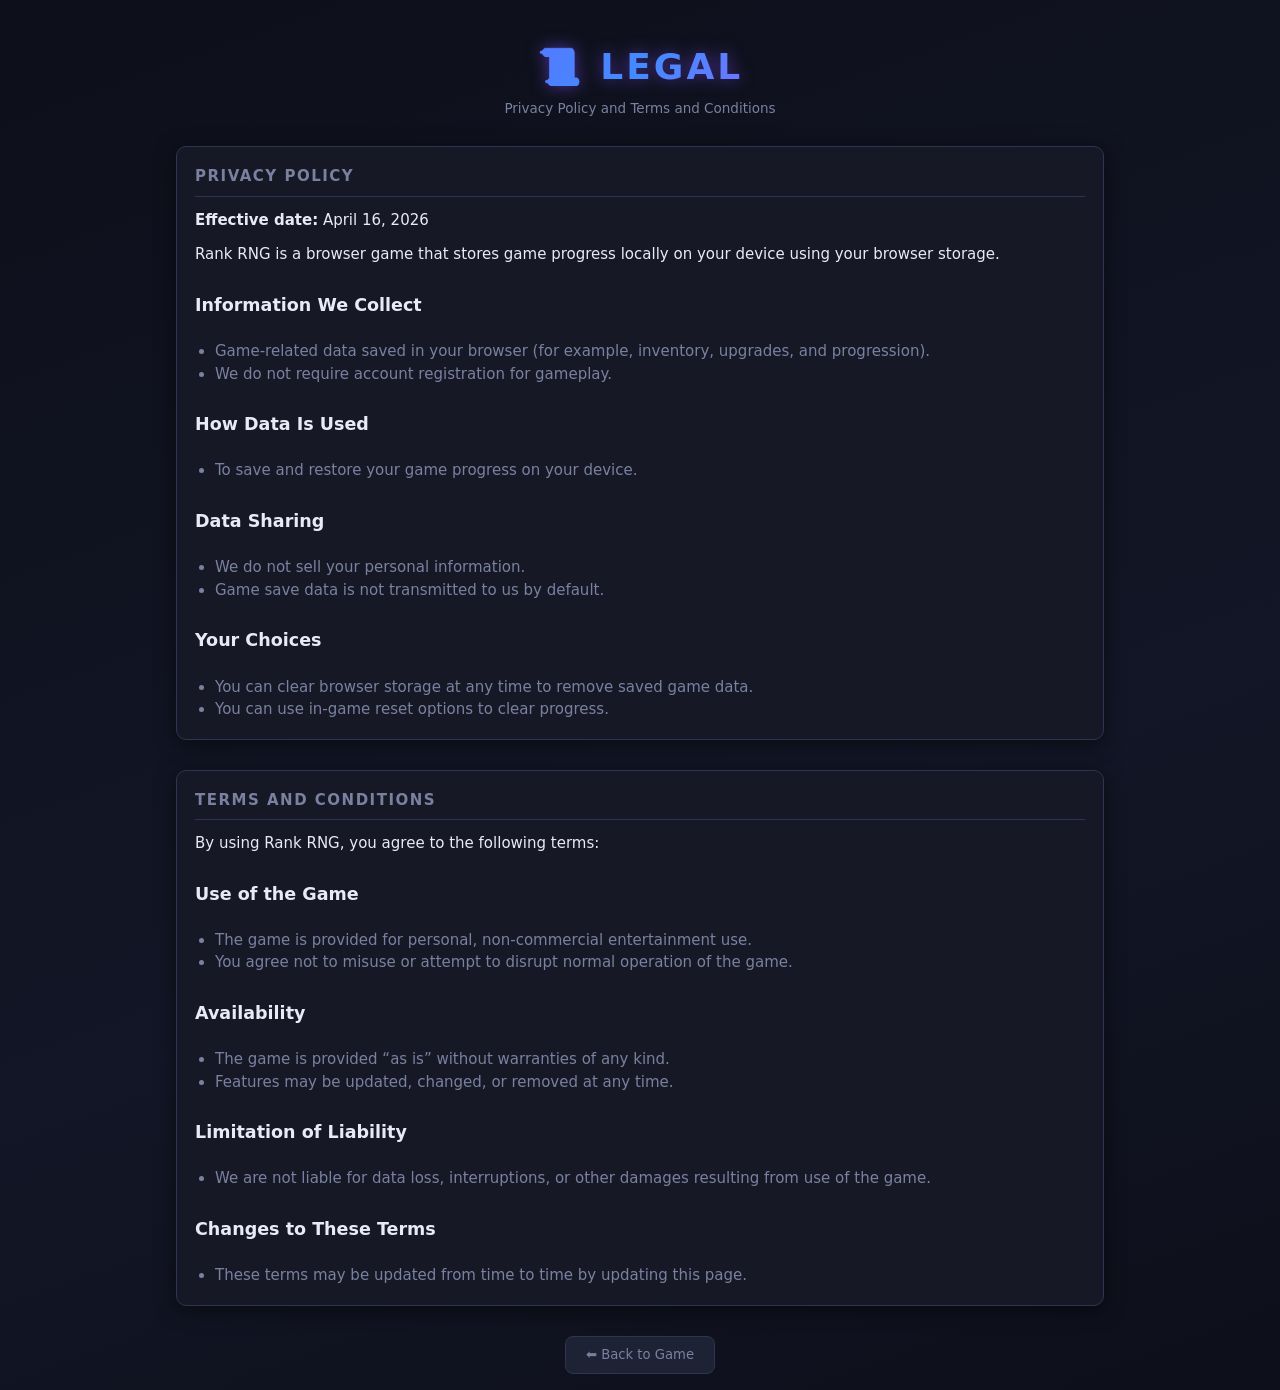
==== legal.html @ 627ff793 "Add legal page and footer legal button next to Dev Agent-Logs-Url: https://github.com/lajoonpark/Ran" ====
<!DOCTYPE html>
<html lang="en">
<head>
  <meta charset="UTF-8" />
  <meta name="viewport" content="width=device-width, initial-scale=1.0" />
  <title>Rank RNG — Legal</title>
  <link rel="stylesheet" href="css/style.css" />
</head>
<body>
  <div class="wrapper legal-wrapper">
    <header>
      <h1>📜 Legal</h1>
      <p class="subtitle">Privacy Policy and Terms and Conditions</p>
    </header>

    <section class="panel legal-panel" aria-label="Privacy Policy">
      <h2>Privacy Policy</h2>
      <p><strong>Effective date:</strong> April 16, 2026</p>
      <p>Rank RNG is a browser game that stores game progress locally on your device using your browser storage.</p>

      <h3>Information We Collect</h3>
      <ul>
        <li>Game-related data saved in your browser (for example, inventory, upgrades, and progression).</li>
        <li>We do not require account registration for gameplay.</li>
      </ul>

      <h3>How Data Is Used</h3>
      <ul>
        <li>To save and restore your game progress on your device.</li>
      </ul>

      <h3>Data Sharing</h3>
      <ul>
        <li>We do not sell your personal information.</li>
        <li>Game save data is not transmitted to us by default.</li>
      </ul>

      <h3>Your Choices</h3>
      <ul>
        <li>You can clear browser storage at any time to remove saved game data.</li>
        <li>You can use in-game reset options to clear progress.</li>
      </ul>
    </section>

    <section class="panel legal-panel" aria-label="Terms and Conditions">
      <h2>Terms and Conditions</h2>
      <p>By using Rank RNG, you agree to the following terms:</p>

      <h3>Use of the Game</h3>
      <ul>
        <li>The game is provided for personal, non-commercial entertainment use.</li>
        <li>You agree not to misuse or attempt to disrupt normal operation of the game.</li>
      </ul>

      <h3>Availability</h3>
      <ul>
        <li>The game is provided “as is” without warranties of any kind.</li>
        <li>Features may be updated, changed, or removed at any time.</li>
      </ul>

      <h3>Limitation of Liability</h3>
      <ul>
        <li>We are not liable for data loss, interruptions, or other damages resulting from use of the game.</li>
      </ul>

      <h3>Changes to These Terms</h3>
      <ul>
        <li>These terms may be updated from time to time by updating this page.</li>
      </ul>
    </section>

    <div class="footer-controls">
      <a class="ctrl-btn" href="index.html">⬅ Back to Game</a>
    </div>
  </div>
</body>
</html>
---- css/style.css ----
/* ============================================================
   style.css — Rank RNG Incremental Game
   Dark theme with rank-coloured accents
   ============================================================ */

/* ---- Reset & Variables ---- */
*, *::before, *::after {
  box-sizing: border-box;
  margin: 0;
  padding: 0;
}

:root {
  --bg-deep:    #0d0f1a;
  --bg-panel:   #161925;
  --bg-card:    #1e2235;
  --bg-card2:   #252a40;
  --border:     #2e3452;
  --text-main:  #e8eaf6;
  --text-muted: #7a80a0;
  --accent:     #7c4dff;
  --accent2:    #448aff;
  --gold:       #ffd700;
  --green:      #69f0ae;
  --red:        #ff5252;
  --radius:     10px;
  --shadow:     0 4px 20px rgba(0,0,0,0.5);

  /* Area theme variables — overwritten by applyAreaTheme() in areas.js */
  --area-bg-gradient:  linear-gradient(160deg, #0d0f1a 0%, #131626 60%, #0d0f1a 100%);
  --area-accent:       #7c4dff;
  --area-panel-glow:   none;
  --area-panel-border: #2e3452;
}

html, body {
  min-height: 100vh;
  background: var(--area-bg-gradient);
  color: var(--text-main);
  font-family: 'Segoe UI', system-ui, sans-serif;
  font-size: 15px;
  line-height: 1.5;
}

/* ---- Layout ---- */
.wrapper {
  max-width: 1200px;
  margin: 0 auto;
  padding: 16px;
  display: grid;
  grid-template-rows: auto 1fr;
  gap: 16px;
  min-height: 100vh;
}

header {
  text-align: center;
  padding: 24px 16px 12px;
}

header h1 {
  font-size: 2.4rem;
  font-weight: 900;
  letter-spacing: 3px;
  text-transform: uppercase;
  background: linear-gradient(135deg, #7c4dff, #448aff, #e040fb);
  -webkit-background-clip: text;
  -webkit-text-fill-color: transparent;
  background-clip: text;
  filter: drop-shadow(0 0 8px #7c4dff88);
}

header p.subtitle {
  color: var(--text-muted);
  font-size: 0.9rem;
  margin-top: 4px;
}

/* ---- Stats bar ---- */
.stats-bar {
  display: flex;
  flex-wrap: wrap;
  gap: 12px;
  justify-content: center;
  padding: 10px 16px;
  background: var(--bg-panel);
  border: 1px solid var(--border);
  border-radius: var(--radius);
}

.stat-chip {
  display: flex;
  align-items: center;
  gap: 6px;
  background: var(--bg-card);
  border: 1px solid var(--border);
  border-radius: 20px;
  padding: 5px 14px;
  font-size: 0.88rem;
}

.stat-chip .stat-label { color: var(--text-muted); }
.stat-chip .stat-value { font-weight: 700; color: var(--gold); }

/* ---- Main content grid ---- */
.main-grid {
  display: grid;
  grid-template-columns: 1fr 1fr;
  grid-template-rows: auto 1fr;
  gap: 16px;
}

@media (max-width: 750px) {
  .main-grid {
    grid-template-columns: 1fr;
  }
}

/* ---- Panel base ---- */
.panel {
  background: var(--bg-panel);
  border: 1px solid var(--border);
  border-radius: var(--radius);
  padding: 18px;
  box-shadow: var(--shadow);
  display: flex;
  flex-direction: column;
  gap: 12px;
}

.panel h2 {
  font-size: 1rem;
  font-weight: 700;
  text-transform: uppercase;
  letter-spacing: 1.5px;
  color: var(--text-muted);
  border-bottom: 1px solid var(--border);
  padding-bottom: 8px;
}

/* ---- Roll panel ---- */
.roll-panel {
  grid-column: 1 / -1;
  align-items: center;
  text-align: center;
  gap: 16px;
}

.roll-result-container {
  display: flex;
  flex-wrap: wrap;
  gap: 12px;
  justify-content: center;
  align-items: flex-start;
}

.roll-result-card {
  background: var(--bg-card);
  border: 2px solid var(--border);
  border-radius: 16px;
  padding: 22px 40px;
  position: relative;
  min-width: 220px;
  transition: border-color 0.3s, box-shadow 0.3s;
}

.roll-result-name {
  font-size: 1.7rem;
  font-weight: 900;
  letter-spacing: 1px;
}

/* Roll animation */
@keyframes rollPop {
  0%   { transform: scale(0.85); opacity: 0.4; }
  60%  { transform: scale(1.08); opacity: 1; }
  100% { transform: scale(1); opacity: 1; }
}

.roll-animate {
  animation: rollPop 0.4s cubic-bezier(0.17, 0.67, 0.83, 0.67);
}

/* ---- Roll button ---- */
.roll-btn-wrap {
  display: flex;
  flex-direction: column;
  align-items: center;
  gap: 8px;
  width: 100%;
}

#roll-btn {
  background: linear-gradient(135deg, var(--accent), var(--accent2));
  color: #fff;
  border: none;
  border-radius: 50px;
  padding: 14px 48px;
  font-size: 1.15rem;
  font-weight: 800;
  cursor: pointer;
  letter-spacing: 1px;
  transition: opacity 0.2s, transform 0.1s, box-shadow 0.2s;
  box-shadow: 0 0 20px #7c4dff66;
}

#roll-btn:hover:not(:disabled) {
  transform: translateY(-2px);
  box-shadow: 0 0 32px #7c4dffaa;
}

#roll-btn:active:not(:disabled) {
  transform: scale(0.96);
}

#roll-btn:disabled {
  opacity: 0.45;
  cursor: not-allowed;
}

/* Cooldown bar */
.cooldown-track {
  width: 200px;
  height: 4px;
  background: var(--border);
  border-radius: 2px;
  overflow: hidden;
}

#cooldown-bar {
  height: 100%;
  width: 0;
  background: linear-gradient(90deg, var(--accent), var(--accent2));
  border-radius: 2px;
}

/* Auto-roll toggle */
#auto-roll-toggle {
  display: none; /* shown when autoRoll unlocked */
  align-items: center;
  gap: 6px;
  background: var(--bg-card2);
  border: 1px solid var(--accent);
  color: var(--accent);
  border-radius: 20px;
  padding: 6px 18px;
  font-size: 0.88rem;
  cursor: pointer;
  transition: background 0.2s, color 0.2s;
}

#auto-roll-toggle.active {
  background: var(--accent);
  color: #fff;
}

/* ---- Inventory panel ---- */
.inventory-panel {
  overflow: hidden;
}

.inventory-panel .inv-summary {
  display: flex;
  gap: 12px;
  font-size: 0.85rem;
  color: var(--text-muted);
}

.inventory-panel .inv-summary strong { color: var(--text-main); }

#inventory-list {
  overflow-y: auto;
  max-height: 340px;
  display: flex;
  flex-direction: column;
  gap: 6px;
  padding-right: 4px;
}

#inventory-list::-webkit-scrollbar { width: 5px; }
#inventory-list::-webkit-scrollbar-track { background: transparent; }
#inventory-list::-webkit-scrollbar-thumb { background: var(--border); border-radius: 3px; }

.inv-row {
  display: flex;
  align-items: center;
  gap: 10px;
  background: var(--bg-card);
  border-radius: 8px;
  padding: 8px 12px;
  transition: background 0.2s;
}

.inv-row:hover { background: var(--bg-card2); }

.inv-icon { font-size: 1.1rem; }
.inv-name { flex: 1; font-weight: 700; font-size: 0.9rem; }
.inv-qty  { color: var(--text-muted); font-size: 0.85rem; min-width: 52px; text-align: right; }
.inv-val  { color: var(--gold); font-size: 0.85rem; min-width: 80px; text-align: right; }

.sell-btn {
  background: transparent;
  border: 1px solid var(--border);
  color: var(--text-muted);
  border-radius: 6px;
  padding: 3px 10px;
  font-size: 0.78rem;
  cursor: pointer;
  transition: border-color 0.2s, color 0.2s;
  white-space: nowrap;
}

.sell-btn:hover {
  border-color: var(--red);
  color: var(--red);
}

.empty-msg {
  color: var(--text-muted);
  text-align: center;
  padding: 24px 0;
  font-size: 0.9rem;
}

/* ---- Upgrade panel ---- */
.upgrade-panel {
  overflow: hidden;
}

#upgrade-list {
  display: flex;
  flex-direction: column;
  gap: 10px;
  overflow-y: auto;
  max-height: 340px;
  padding-right: 4px;
}

#upgrade-list::-webkit-scrollbar { width: 5px; }
#upgrade-list::-webkit-scrollbar-track { background: transparent; }
#upgrade-list::-webkit-scrollbar-thumb { background: var(--border); border-radius: 3px; }

.upgrade-card {
  background: var(--bg-card);
  border: 1px solid var(--border);
  border-radius: 10px;
  padding: 12px 14px;
  transition: border-color 0.2s;
}

.upgrade-card:hover { border-color: var(--accent); }

.upgrade-card.maxed {
  opacity: 0.55;
  border-color: var(--gold);
}

.upgrade-header {
  display: flex;
  justify-content: space-between;
  align-items: center;
  margin-bottom: 4px;
}

.upgrade-label {
  font-weight: 700;
  font-size: 0.95rem;
}

.upgrade-level {
  font-size: 0.78rem;
  color: var(--text-muted);
}

.upgrade-desc {
  color: var(--text-muted);
  font-size: 0.82rem;
  margin-bottom: 8px;
}

.upgrade-btn {
  width: 100%;
  background: var(--bg-card2);
  border: 1px solid var(--border);
  color: var(--text-muted);
  border-radius: 6px;
  padding: 7px 12px;
  font-size: 0.85rem;
  cursor: pointer;
  transition: background 0.2s, color 0.2s, border-color 0.2s;
}

.upgrade-btn.affordable {
  background: linear-gradient(135deg, #1a2a1a, #1e351e);
  border-color: var(--green);
  color: var(--green);
  font-weight: 700;
}

.upgrade-btn.affordable:hover {
  background: linear-gradient(135deg, #1e3a1e, #2a4a2a);
}

.upgrade-btn:disabled {
  cursor: not-allowed;
}

/* ---- Odds section ---- */
.odds-section-wrap {
  grid-column: 1 / -1;
  background: var(--bg-panel);
  border: 1px solid var(--border);
  border-radius: var(--radius);
  overflow: hidden;
}

.odds-toggle-btn {
  width: 100%;
  background: transparent;
  border: none;
  color: var(--text-muted);
  font-size: 0.85rem;
  padding: 10px 18px;
  cursor: pointer;
  text-align: left;
  transition: color 0.2s;
}

.odds-toggle-btn:hover { color: var(--text-main); }

#odds-section {
  display: none;
  padding: 0 18px 16px;
}

#odds-section.open { display: block; }

#odds-table {
  width: 100%;
  border-collapse: collapse;
  font-size: 0.85rem;
}

#odds-table td {
  padding: 5px 10px;
  border-bottom: 1px solid var(--border);
  color: var(--text-muted);
}

#odds-table td:first-child { color: var(--text-main); }
#odds-table td:last-child   { color: var(--gold); text-align: right; }

/* ---- Footer controls ---- */
.footer-controls {
  grid-column: 1 / -1;
  display: flex;
  justify-content: center;
  gap: 12px;
  flex-wrap: wrap;
}

.ctrl-btn {
  background: var(--bg-card);
  border: 1px solid var(--border);
  color: var(--text-muted);
  border-radius: 8px;
  padding: 8px 20px;
  font-size: 0.88rem;
  cursor: pointer;
  transition: border-color 0.2s, color 0.2s;
  text-decoration: none;
  display: inline-flex;
  align-items: center;
  justify-content: center;
}

.ctrl-btn:hover { border-color: var(--accent2); color: var(--accent2); }
.ctrl-btn.danger:hover { border-color: var(--red); color: var(--red); }

/* ---- Legal page ---- */
.legal-wrapper {
  max-width: 960px;
}

.legal-panel {
  margin-bottom: 14px;
}

.legal-panel ul {
  margin: 10px 0 0;
  padding-left: 20px;
  color: var(--text-muted);
}

.legal-panel h3 {
  margin-top: 14px;
  color: var(--text-main);
}

/* ---- Toast ---- */
#toast {
  position: fixed;
  bottom: 24px;
  left: 50%;
  transform: translateX(-50%) translateY(80px);
  background: var(--bg-card2);
  border: 1px solid var(--border);
  color: var(--text-main);
  padding: 10px 24px;
  border-radius: 24px;
  font-size: 0.9rem;
  box-shadow: var(--shadow);
  transition: transform 0.3s ease;
  pointer-events: none;
  z-index: 1000;
}

#toast.visible {
  transform: translateX(-50%) translateY(0);
}

/* ================================================================
   Special rank colour effects
   Applied as CSS classes when a rank's `color` field is a keyword
   (gradient | rainbow | blackhole | glitch) rather than a hex code.
   ================================================================ */

/* ---- Gradient — animated multi-stop gradient text ---- */
@keyframes gradientFlow {
  0%   { background-position: 0%   50%; }
  50%  { background-position: 100% 50%; }
  100% { background-position: 0%   50%; }
}

.fx-gradient {
  background: linear-gradient(270deg, #ff00cc, #ff6600, #ffcc00, #00ff88, #00ccff, #ff00cc);
  background-size: 400% 400%;
  -webkit-background-clip: text;
  background-clip: text;
  -webkit-text-fill-color: transparent;
  animation: gradientFlow 3s ease infinite;
}

/* ---- Rainbow — cycling hue through the spectrum ---- */
@keyframes rainbowHue {
  0%   { color: #ff0000; }
  17%  { color: #ff8800; }
  33%  { color: #eeee00; }
  50%  { color: #00cc00; }
  67%  { color: #0088ff; }
  83%  { color: #8800ff; }
  100% { color: #ff0000; }
}

.fx-rainbow {
  animation: rainbowHue 1.5s linear infinite;
}

/* ---- Blackhole — dark pulsing effect ---- */
@keyframes blackholePulse {
  0%   { color: #666; text-shadow: 0 0 6px #fff4; }
  50%  { color: #ddd; text-shadow: 0 0 18px #fffa, 0 0 32px #fff6; }
  100% { color: #666; text-shadow: 0 0 6px #fff4; }
}

.fx-blackhole {
  animation: blackholePulse 2s ease-in-out infinite;
}

/* ---- Glitch — flicker / chromatic-aberration animation ---- */
@keyframes glitchFlicker {
  0%   { color: #ff0044; transform: none; }
  10%  { color: #00ffff; transform: translate(-2px,  1px) skewX(-8deg); }
  20%  { color: #ff0044; transform: none; }
  35%  { color: #ffff00; transform: translate( 2px, -1px); }
  50%  { color: #ff0044; transform: none; }
  65%  { color: #00ffff; transform: translate(-1px,  2px) skewX(5deg); }
  80%  { color: #ff0044; transform: none; }
  100% { color: #ff0044; transform: none; }
}

.fx-glitch {
  animation: glitchFlicker 0.7s steps(1) infinite;
}

/* ---- Roll-result card border/glow variants for special colours ---- */

/* gradient card */
.fx-card-gradient {
  border-color: #ff6600 !important;
  box-shadow: 0 0 20px #ff6600aa, 0 0 40px #9900ff88 !important;
}

/* rainbow card — cycling border */
@keyframes rainbowBorderCycle {
  0%   { border-color: #ff0000; box-shadow: 0 0 18px #ff000088; }
  17%  { border-color: #ff8800; box-shadow: 0 0 18px #ff880088; }
  33%  { border-color: #eeee00; box-shadow: 0 0 18px #eeee0088; }
  50%  { border-color: #00cc00; box-shadow: 0 0 18px #00cc0088; }
  67%  { border-color: #0088ff; box-shadow: 0 0 18px #0088ff88; }
  83%  { border-color: #8800ff; box-shadow: 0 0 18px #8800ff88; }
  100% { border-color: #ff0000; box-shadow: 0 0 18px #ff000088; }
}

.fx-card-rainbow {
  animation: rainbowBorderCycle 1.5s linear infinite;
}

/* blackhole card */
@keyframes blackholeCard {
  0%   { box-shadow: 0 0 10px #000, 0 0 20px #111; }
  50%  { box-shadow: 0 0 30px #333, 0 0 60px #222; }
  100% { box-shadow: 0 0 10px #000, 0 0 20px #111; }
}

.fx-card-blackhole {
  border-color: #333 !important;
  animation: blackholeCard 2s ease-in-out infinite;
}

/* glitch card */
@keyframes glitchCardFlicker {
  0%   { border-color: #ff0044; box-shadow:  0 0 18px #ff004488; }
  25%  { border-color: #00ffff; box-shadow:  4px 0 0 #ff004488, -4px 0 0 #00ffff88; }
  50%  { border-color: #ff0044; box-shadow:  0 0 18px #ff004488; }
  75%  { border-color: #ffff00; box-shadow: -2px 0 0 #ffff0088,   2px 0 0 #ff004488; }
  100% { border-color: #ff0044; box-shadow:  0 0 18px #ff004488; }
}

.fx-card-glitch {
  animation: glitchCardFlicker 0.6s steps(1) infinite;
}

/* ---- Ultra-rare glow — extra brightness pulse for rarityLevel >= 10 ---- */
@keyframes ultraRareGlow {
  0%   { filter: brightness(1); }
  50%  { filter: brightness(1.18) drop-shadow(0 0 14px var(--rank-color, #fff)); }
  100% { filter: brightness(1); }
}

.fx-card-ultra-rare {
  animation: ultraRareGlow 2s ease-in-out infinite;
}

/* ================================================================
   Rarity-Based Animation System — Levels 1–10
   Keyframes are applied via inline styles in ui.js so they don't
   conflict with the existing fx-card-* class animations.
   ================================================================ */

/* ---- Build-up pulse (card pulses with ??? before reveal, levels 6–10) ---- */
@keyframes buildUpPulse {
  0%   { transform: scale(1.00); filter: brightness(0.85); }
  50%  { transform: scale(1.06); filter: brightness(1.6) drop-shadow(0 0 24px var(--rank-color, #fff)); }
  100% { transform: scale(1.00); filter: brightness(0.85); }
}

/* ---- Level entrance animations ---- */

/* Level 1 — Immortal (~0.5 s): soft fade */
@keyframes enterLevel1 {
  0%   { opacity: 0; transform: scale(0.92); }
  100% { opacity: 1; transform: scale(1.00); }
}

/* Level 2 — Eternal (~0.7 s): fade + glow rise */
@keyframes enterLevel2 {
  0%   { opacity: 0; transform: scale(0.88);              filter: brightness(0.4); }
  65%  { opacity: 1; transform: scale(1.06);              filter: brightness(1.4); }
  100% { opacity: 1; transform: scale(1.00);              filter: brightness(1.0); }
}

/* Level 3 — Celestial (~1.0 s): pop + glow */
@keyframes enterLevel3 {
  0%   { opacity: 0; transform: scale(0.80) translateY( 8px); filter: brightness(0.3); }
  50%  { opacity: 1; transform: scale(1.10) translateY(-3px); filter: brightness(1.7); }
  75%  { opacity: 1; transform: scale(0.97);                  filter: brightness(1.1); }
  100% { opacity: 1; transform: scale(1.00);                  filter: brightness(1.0); }
}

/* Level 4 — Transcendent (~1.3 s): dramatic burst */
@keyframes enterLevel4 {
  0%   { opacity: 0;   transform: scale(0.72) translateY(14px); filter: brightness(0.2) blur(3px); }
  35%  { opacity: 0.8; transform: scale(1.15) translateY(-5px); filter: brightness(2.2) blur(0);   }
  60%  { opacity: 1;   transform: scale(0.96);                  filter: brightness(1.2);            }
  80%  {               transform: scale(1.04); }
  100% { opacity: 1;   transform: scale(1.00); filter: brightness(1.0); }
}

/* Level 5 — Ruler (~1.6 s): strong burst + multi-bounce */
@keyframes enterLevel5 {
  0%   { opacity: 0;   transform: scale(0.65) translateY(20px); filter: brightness(0.1) blur(6px); }
  25%  { opacity: 0.7; transform: scale(1.22) translateY(-8px); filter: brightness(2.8) blur(0);   }
  50%  { opacity: 1;   transform: scale(0.93);                  filter: brightness(1.3);            }
  65%  {               transform: scale(1.07); }
  80%  {               transform: scale(0.98); }
  100% { opacity: 1;   transform: scale(1.00); filter: brightness(1.0); }
}

/* Level 6 — Overlord (~2.0 s): intense flash reveal */
@keyframes enterLevel6 {
  0%   { opacity: 0;   transform: scale(0.55);  filter: brightness(0)   blur(10px); }
  20%  { opacity: 0.9; transform: scale(1.28);  filter: brightness(3.5) blur(0);    }
  45%  { opacity: 1;   transform: scale(0.91);  filter: brightness(1.5);            }
  65%  {               transform: scale(1.09);  filter: brightness(1.1);            }
  82%  {               transform: scale(0.97); }
  100% { opacity: 1;   transform: scale(1.00);  filter: brightness(1.0); }
}

/* Level 7 — Cosmic (~2.4 s): sweeping glow entrance */
@keyframes enterLevel7 {
  0%   { opacity: 0;   transform: scale(0.45) rotate(-3deg); filter: brightness(0)   blur(14px); }
  15%  { opacity: 0.6; transform: scale(1.32) rotate( 2deg); filter: brightness(4.5) blur(0);    }
  35%  { opacity: 1;   transform: scale(0.88) rotate( 0deg); filter: brightness(1.8);            }
  55%  {               transform: scale(1.12);               filter: brightness(1.2);            }
  70%  {               transform: scale(0.96); }
  85%  {               transform: scale(1.04); }
  100% { opacity: 1;   transform: scale(1.00); filter: brightness(1.0); }
}

/* Level 8 — Infinity (~2.8 s): explosive entrance */
@keyframes enterLevel8 {
  0%   { opacity: 0; transform: scale(0.28) rotate(-6deg); filter: brightness(0)   blur(22px) saturate(0);   }
  12%  { opacity: 1; transform: scale(1.42) rotate( 3deg); filter: brightness(5.5) blur(0)    saturate(2.5); }
  30%  { opacity: 1; transform: scale(0.86) rotate( 0deg); filter: brightness(2.0)            saturate(1.6); }
  50%  {             transform: scale(1.14);               filter: brightness(1.3)            saturate(1.2); }
  68%  {             transform: scale(0.95);               filter: brightness(1.1);                          }
  83%  {             transform: scale(1.05); }
  100% { opacity: 1; transform: scale(1.00); filter: brightness(1.0); }
}

/* Level 9 — Singularity (~3.2 s): implosion-explosion */
@keyframes enterLevel9 {
  0%   { opacity: 0; transform: scale(2.20) rotate(12deg);  filter: brightness(0)   blur(30px) saturate(0);   }
  8%   { opacity: 0; transform: scale(0.08) rotate(-5deg);  filter: brightness(0);                            }
  18%  { opacity: 1; transform: scale(1.55) rotate( 3deg);  filter: brightness(7.0)            saturate(3.5); }
  35%  { opacity: 1; transform: scale(0.83) rotate( 0deg);  filter: brightness(2.2)            saturate(1.9); }
  55%  {             transform: scale(1.17);                filter: brightness(1.4)            saturate(1.3); }
  70%  {             transform: scale(0.94);                filter: brightness(1.15);                         }
  84%  {             transform: scale(1.06); }
  100% { opacity: 1; transform: scale(1.00); filter: brightness(1.0); }
}

/* Level 10 — Reality Breaker (~3.6 s): maximum impact */
@keyframes enterLevel10 {
  0%   { opacity: 0; transform: scale(3.00) rotate( 16deg); filter: brightness(0)   blur(44px) saturate(0) hue-rotate(  0deg); }
  5%   { opacity: 0; transform: scale(0.04);                filter: brightness(0);                                              }
  15%  { opacity: 1; transform: scale(1.65) rotate(-4deg);  filter: brightness(9.0)            saturate(4.0) hue-rotate( 90deg); }
  28%  { opacity: 1; transform: scale(0.78) rotate( 1deg);  filter: brightness(3.0)            saturate(2.2) hue-rotate(180deg); }
  42%  {             transform: scale(1.20) rotate( 0deg);  filter: brightness(2.0)            saturate(1.6) hue-rotate(270deg); }
  58%  {             transform: scale(0.91);                filter: brightness(1.3)            saturate(1.2) hue-rotate(360deg); }
  72%  {             transform: scale(1.08);                filter: brightness(1.15);                                            }
  86%  {             transform: scale(0.97); }
  100% { opacity: 1; transform: scale(1.00); filter: brightness(1.0); }
}

/* ---- Screen shake applied to .wrapper for levels 8–10 ---- */
@keyframes screenShake8 {
  0%,100% { transform: translate(0,    0); }
  15%     { transform: translate(-3px,-2px); }
  30%     { transform: translate( 4px, 2px); }
  45%     { transform: translate(-4px, 2px); }
  60%     { transform: translate( 3px,-2px); }
  75%     { transform: translate(-2px, 3px); }
  90%     { transform: translate( 2px,-1px); }
}

@keyframes screenShake9 {
  0%,100% { transform: translate(0,     0)    rotate( 0.0deg); }
  10%     { transform: translate(-5px, -3px)  rotate(-0.3deg); }
  20%     { transform: translate( 6px,  3px)  rotate( 0.3deg); }
  30%     { transform: translate(-7px,  4px)  rotate(-0.3deg); }
  40%     { transform: translate( 7px, -4px)  rotate( 0.3deg); }
  55%     { transform: translate(-5px,  3px); }
  65%     { transform: translate( 5px, -3px); }
  75%     { transform: translate(-3px,  5px); }
  85%     { transform: translate( 3px, -5px); }
  93%     { transform: translate(-1px,  2px); }
}

@keyframes screenShake10 {
  0%,100% { transform: translate(0,      0)    rotate( 0.0deg); }
  8%      { transform: translate( -8px, -4px)  rotate(-0.5deg); }
  16%     { transform: translate(  9px,  5px)  rotate( 0.5deg); }
  24%     { transform: translate(-10px,  5px)  rotate(-0.4deg); }
  32%     { transform: translate( 10px, -5px)  rotate( 0.4deg); }
  40%     { transform: translate( -8px,  4px)  rotate(-0.3deg); }
  48%     { transform: translate(  8px, -4px)  rotate( 0.3deg); }
  56%     { transform: translate( -5px,  6px); }
  64%     { transform: translate(  5px, -6px); }
  72%     { transform: translate( -3px,  4px); }
  80%     { transform: translate(  3px, -4px); }
  90%     { transform: translate( -1px,  2px); }
}

/* Durations below must match SCREEN_SHAKE_DURATION_MS in ui.js */
.screen-shake-8  { animation: screenShake8  0.5s ease-in-out; }
.screen-shake-9  { animation: screenShake9  0.7s ease-in-out; }
.screen-shake-10 { animation: screenShake10 0.9s ease-in-out; }

/* ---- Background flash overlay for top-5 ranks ---- */
#rare-flash-overlay {
  position: fixed;
  inset: 0;
  pointer-events: none;
  z-index: 998;
  opacity: 0;
}

@keyframes bgFlash {
  0%   { opacity: 0; }
  10%  { opacity: var(--flash-max, 0.15); }
  100% { opacity: 0; }
}

#rare-flash-overlay.flash-active {
  animation: bgFlash 1.2s ease-out forwards;
}

/* ---- Rank particles (sparkles / energy) for levels 5–10 ---- */
.rank-particle {
  position: absolute;
  top: 50%;
  left: 50%;
  border-radius: 50%;
  pointer-events: none;
}

@keyframes particleFly {
  0%   { transform: translate(-50%, -50%) scale(1); opacity: 1; }
  100% { transform: translate(calc(-50% + var(--px, 0px)), calc(-50% + var(--py, 0px))) scale(0); opacity: 0; }
}

/* ============================================================
   Developer Mode Panel
   Fixed overlay — only visible when isDevMode is true
   ============================================================ */

.dev-panel {
  position: fixed;
  bottom: 20px;
  right: 20px;
  width: 310px;
  background: var(--bg-panel);
  border: 1px solid #ff5252;
  border-radius: var(--radius);
  box-shadow: 0 0 24px rgba(255, 82, 82, 0.25), var(--shadow);
  z-index: 1000;
  font-size: 0.88rem;
}

.dev-panel-header {
  display: flex;
  justify-content: space-between;
  align-items: center;
  padding: 10px 14px;
  background: rgba(255, 82, 82, 0.12);
  border-bottom: 1px solid #ff5252;
  border-radius: var(--radius) var(--radius) 0 0;
  font-weight: 700;
  color: #ff5252;
  letter-spacing: 0.5px;
}

.dev-panel-header button {
  background: none;
  border: none;
  color: var(--text-muted);
  cursor: pointer;
  font-size: 1rem;
  padding: 2px 7px;
  border-radius: 4px;
  line-height: 1;
  transition: color 0.15s, background 0.15s;
}

.dev-panel-header button:hover {
  color: var(--text-main);
  background: rgba(255, 255, 255, 0.08);
}

.dev-panel-body {
  padding: 12px 14px;
  display: flex;
  flex-direction: column;
  gap: 12px;
}

/* Individual control block */
.dev-control {
  display: flex;
  flex-direction: column;
  gap: 5px;
}

.dev-control label {
  font-size: 0.78rem;
  color: var(--text-muted);
  text-transform: uppercase;
  letter-spacing: 0.6px;
}

/* Inline row: input + button side-by-side */
.dev-row {
  display: flex;
  gap: 7px;
  align-items: center;
}

.dev-row input[type="number"],
.dev-row select {
  flex: 1;
  min-width: 0;
  background: var(--bg-card);
  border: 1px solid var(--border);
  border-radius: 6px;
  color: var(--text-main);
  padding: 5px 8px;
  font-size: 0.85rem;
}

.dev-row select option {
  background: var(--bg-card);
}

.dev-control input[type="range"] {
  width: 100%;
  accent-color: #ff5252;
  cursor: pointer;
}

/* Buttons inside the dev panel */
.dev-row button,
.dev-control > button {
  background: linear-gradient(135deg, #ff5252, #d32f2f);
  border: none;
  border-radius: 6px;
  color: #fff;
  padding: 5px 12px;
  cursor: pointer;
  font-size: 0.83rem;
  font-weight: 600;
  white-space: nowrap;
  transition: opacity 0.15s;
}

.dev-row button:hover,
.dev-control > button:hover {
  opacity: 0.82;
}

/* Guaranteed-rare toggle row */
.dev-toggle {
  flex-direction: row;
  align-items: center;
  justify-content: space-between;
}

.dev-toggle label {
  font-size: 0.78rem;
  color: var(--text-muted);
  text-transform: uppercase;
  letter-spacing: 0.6px;
}

.dev-toggle input[type="checkbox"] {
  width: 18px;
  height: 18px;
  accent-color: #ff5252;
  cursor: pointer;
}

/* Responsive: move panel to bottom-centre on narrow screens */
@media (max-width: 750px) {
  .dev-panel {
    left: 50%;
    right: auto;
    transform: translateX(-50%);
    width: calc(100% - 32px);
    max-width: 360px;
  }
}

/* ============================================================
   Settings Panel
   ============================================================ */

/* Backdrop overlay */
.settings-overlay {
  position: fixed;
  inset: 0;
  background: rgba(0, 0, 0, 0.65);
  z-index: 2000;
  display: flex;
  align-items: center;
  justify-content: center;
  opacity: 0;
  transition: opacity 0.3s ease;
}

.settings-overlay.open {
  opacity: 1;
}

/* Panel */
.settings-panel {
  background: var(--bg-panel);
  border: 1px solid var(--border);
  border-radius: var(--radius);
  box-shadow: 0 8px 40px rgba(0, 0, 0, 0.7);
  width: 420px;
  max-width: calc(100vw - 32px);
  max-height: 85vh;
  display: flex;
  flex-direction: column;
  overflow: hidden;
  transform: scale(0.92);
  transition: transform 0.3s ease;
}

.settings-overlay.open .settings-panel {
  transform: scale(1);
}

.settings-header {
  display: flex;
  align-items: center;
  justify-content: space-between;
  padding: 14px 18px;
  border-bottom: 1px solid var(--border);
  background: var(--bg-card);
}

.settings-title {
  font-size: 1rem;
  font-weight: 700;
  letter-spacing: 0.5px;
  color: var(--text-main);
}

.settings-close-btn {
  background: none;
  border: none;
  color: var(--text-muted);
  cursor: pointer;
  font-size: 1rem;
  padding: 2px 8px;
  border-radius: 4px;
  line-height: 1;
  transition: color 0.15s, background 0.15s;
}

.settings-close-btn:hover {
  color: var(--text-main);
  background: rgba(255, 255, 255, 0.08);
}

.settings-body {
  padding: 16px;
  overflow-y: auto;
  display: flex;
  flex-direction: column;
  gap: 20px;
}

.settings-body::-webkit-scrollbar { width: 5px; }
.settings-body::-webkit-scrollbar-track { background: transparent; }
.settings-body::-webkit-scrollbar-thumb { background: var(--border); border-radius: 3px; }

.settings-section {
  display: flex;
  flex-direction: column;
  gap: 10px;
}

.settings-section-title {
  font-size: 0.82rem;
  font-weight: 700;
  text-transform: uppercase;
  letter-spacing: 1px;
  color: var(--text-muted);
  border-bottom: 1px solid var(--border);
  padding-bottom: 6px;
}

.settings-hint {
  font-size: 0.78rem;
  color: var(--text-muted);
}

.settings-row {
  display: flex;
  align-items: center;
  justify-content: space-between;
  gap: 12px;
  padding: 4px 0;
}

.settings-label {
  font-size: 0.88rem;
  color: var(--text-main);
  flex: 1;
}

.settings-rank-row .settings-label {
  font-weight: 600;
}

/* Toggle switch */
.settings-toggle {
  position: relative;
  display: inline-block;
  flex-shrink: 0;
  cursor: pointer;
}

.settings-toggle input {
  position: absolute;
  width: 0;
  height: 0;
  opacity: 0;
}

.settings-toggle-track {
  display: block;
  width: 42px;
  height: 24px;
  background: var(--border);
  border-radius: 12px;
  transition: background 0.2s;
  position: relative;
}

.settings-toggle input:checked + .settings-toggle-track {
  background: var(--accent);
}

.settings-toggle-thumb {
  position: absolute;
  top: 3px;
  left: 3px;
  width: 18px;
  height: 18px;
  background: #ffffff;
  border-radius: 50%;
  transition: transform 0.2s;
  box-shadow: 0 1px 4px rgba(0, 0, 0, 0.3);
}

.settings-toggle input:checked + .settings-toggle-track .settings-toggle-thumb {
  transform: translateX(18px);
}

/* ============================================================
   Areas / Worlds / Biomes Panel
   ============================================================ */

/* Backdrop overlay — mirrors settings-overlay */
.areas-overlay {
  position: fixed;
  inset: 0;
  background: rgba(0, 0, 0, 0.70);
  z-index: 2000;
  display: flex;
  align-items: center;
  justify-content: center;
  opacity: 0;
  transition: opacity 0.3s ease;
}

.areas-overlay.open {
  opacity: 1;
}

/* Panel */
.areas-panel {
  background: var(--bg-panel);
  border: 1px solid var(--border);
  border-radius: var(--radius);
  box-shadow: 0 8px 40px rgba(0, 0, 0, 0.75);
  width: 580px;
  max-width: calc(100vw - 24px);
  max-height: 88vh;
  display: flex;
  flex-direction: column;
  overflow: hidden;
  transform: scale(0.92);
  transition: transform 0.3s ease;
}

.areas-overlay.open .areas-panel {
  transform: scale(1);
}

.areas-header {
  display: flex;
  align-items: center;
  justify-content: space-between;
  padding: 14px 18px;
  border-bottom: 1px solid var(--border);
  background: var(--bg-card);
  flex-shrink: 0;
}

.areas-title {
  font-size: 1rem;
  font-weight: 700;
  letter-spacing: 0.5px;
  color: var(--text-main);
}

.areas-close-btn {
  background: none;
  border: none;
  color: var(--text-muted);
  cursor: pointer;
  font-size: 1rem;
  padding: 2px 8px;
  border-radius: 4px;
  line-height: 1;
  transition: color 0.15s, background 0.15s;
}

.areas-close-btn:hover {
  color: var(--text-main);
  background: rgba(255, 255, 255, 0.08);
}

.areas-body {
  padding: 16px;
  overflow-y: auto;
  display: flex;
  flex-direction: column;
  gap: 12px;
}

.areas-body::-webkit-scrollbar { width: 5px; }
.areas-body::-webkit-scrollbar-track { background: transparent; }
.areas-body::-webkit-scrollbar-thumb { background: var(--border); border-radius: 3px; }

.areas-intro-hint {
  font-size: 0.82rem;
  color: var(--text-muted);
  text-align: center;
  padding: 2px 0 4px;
}

/* Grid of area cards */
.areas-grid {
  display: grid;
  grid-template-columns: 1fr 1fr;
  gap: 10px;
}

@media (max-width: 480px) {
  .areas-grid {
    grid-template-columns: 1fr;
  }
}

/* Individual area card */
.area-card {
  background: var(--bg-card);
  border: 1px solid var(--border);
  border-radius: var(--radius);
  padding: 13px 14px;
  display: flex;
  flex-direction: column;
  gap: 7px;
  transition: border-color 0.2s, box-shadow 0.2s;
  position: relative;
  overflow: hidden;
}

.area-card:not(.area-card-locked):hover {
  border-color: var(--area-accent, var(--accent));
  box-shadow: 0 0 14px color-mix(in srgb, var(--area-accent, var(--accent)) 30%, transparent);
}

.area-card-active {
  border-color: var(--area-accent, var(--accent)) !important;
  box-shadow: 0 0 18px color-mix(in srgb, var(--area-accent, var(--accent)) 35%, transparent) !important;
}

.area-card-locked {
  opacity: 0.62;
}

.area-card-header {
  display: flex;
  align-items: center;
  gap: 9px;
}

.area-card-emoji {
  font-size: 1.5rem;
  line-height: 1;
  flex-shrink: 0;
}

.area-card-title-block {
  display: flex;
  flex-direction: column;
  gap: 2px;
  min-width: 0;
}

.area-card-name {
  font-weight: 700;
  font-size: 0.92rem;
  color: var(--text-main);
  white-space: nowrap;
  overflow: hidden;
  text-overflow: ellipsis;
}

/* Status badges */
.area-badge {
  display: inline-block;
  font-size: 0.68rem;
  font-weight: 700;
  padding: 1px 7px;
  border-radius: 10px;
  letter-spacing: 0.4px;
  width: fit-content;
}

.area-badge-active {
  background: color-mix(in srgb, var(--area-accent, var(--accent)) 20%, transparent);
  color: var(--area-accent, var(--accent));
  border: 1px solid color-mix(in srgb, var(--area-accent, var(--accent)) 50%, transparent);
}

.area-badge-locked {
  background: rgba(255, 255, 255, 0.06);
  color: var(--text-muted);
  border: 1px solid var(--border);
}

.area-card-desc {
  font-size: 0.80rem;
  color: var(--text-muted);
  line-height: 1.4;
}

.area-card-boost {
  font-size: 0.78rem;
  color: var(--area-accent, var(--accent));
  font-weight: 600;
}

.area-unlock-req {
  font-size: 0.75rem;
  color: var(--text-muted);
  font-style: italic;
}

/* Area select button */
.area-select-btn {
  margin-top: 2px;
  width: 100%;
  background: var(--bg-card2);
  border: 1px solid var(--border);
  color: var(--text-muted);
  border-radius: 6px;
  padding: 6px 10px;
  font-size: 0.82rem;
  cursor: pointer;
  transition: background 0.2s, border-color 0.2s, color 0.2s;
}

.area-select-btn:not(:disabled):hover {
  background: color-mix(in srgb, var(--area-accent, var(--accent)) 18%, var(--bg-card2));
  border-color: var(--area-accent, var(--accent));
  color: var(--area-accent, var(--accent));
  font-weight: 700;
}

.area-select-btn-active {
  background: color-mix(in srgb, var(--area-accent, var(--accent)) 15%, var(--bg-card2));
  border-color: var(--area-accent, var(--accent));
  color: var(--area-accent, var(--accent));
  font-weight: 700;
  cursor: default;
}

.area-select-btn-locked {
  opacity: 0.5;
  cursor: not-allowed;
}

/* ============================================================
   Active Area Indicator (roll panel)
   ============================================================ */
.active-area-indicator {
  display: flex;
  align-items: center;
  gap: 7px;
  background: color-mix(in srgb, var(--area-accent, var(--accent)) 10%, var(--bg-card));
  border: 1px solid color-mix(in srgb, var(--area-accent, var(--accent)) 35%, transparent);
  border-radius: 20px;
  padding: 5px 14px;
  font-size: 0.82rem;
  transition: background 0.4s ease, border-color 0.4s ease;
  flex-wrap: wrap;
  justify-content: center;
}

.active-area-emoji {
  font-size: 1rem;
}

.active-area-name {
  font-weight: 700;
  color: var(--area-accent, var(--accent));
}

.active-area-sep {
  color: var(--text-muted);
}

.active-area-hint {
  color: var(--text-muted);
  font-size: 0.78rem;
}

/* ============================================================
   Odds table boost indicator
   ============================================================ */
.odds-boost-mark {
  font-size: 0.65rem;
  color: var(--area-accent, var(--accent));
  margin-left: 3px;
  vertical-align: middle;
  font-weight: 700;
}

/* ============================================================
   Cutscene Overlay
   ============================================================ */

#cutscene-overlay {
  position: fixed;
  inset: 0;
  z-index: 9999;
  display: none;
  align-items: center;
  justify-content: center;
  overflow: hidden;
  background: #000;
}

/* Full-screen particle canvas */
#cutscene-canvas {
  position: absolute;
  inset: 0;
  pointer-events: none;
}

/* Theme background effects layer */
.cutscene-bg-fx {
  position: absolute;
  inset: 0;
  pointer-events: none;
  opacity: 0.45;
}

/* Glitch scanlines */
.cutscene-scanlines {
  position: absolute;
  inset: 0;
  pointer-events: none;
  background: repeating-linear-gradient(
    0deg,
    rgba(0, 0, 0, 0.25) 0px,
    rgba(0, 0, 0, 0.25) 1px,
    transparent 1px,
    transparent 4px
  );
  z-index: 2;
}

/* Large radial glow orb in the centre */
.cutscene-glow {
  position: absolute;
  inset: -20%;
  pointer-events: none;
  border-radius: 50%;
  transition: opacity 0.4s ease;
  z-index: 1;
}

/* Content container */
.cutscene-content {
  position: relative;
  z-index: 10;
  display: flex;
  flex-direction: column;
  align-items: center;
  justify-content: center;
  text-align: center;
  padding: 32px;
  pointer-events: none;
}

/* ── Suspense "???" ──────────────────────────────────────── */
.cutscene-suspense {
  font-size: clamp(4rem, 14vw, 10rem);
  font-weight: 900;
  letter-spacing: 6px;
  user-select: none;
}

@keyframes cutsceneSuspensePulse {
  0%   { transform: scale(1.00); opacity: 0.6; filter: brightness(0.8); }
  50%  { transform: scale(1.08); opacity: 1.0; filter: brightness(1.8) drop-shadow(0 0 40px currentColor); }
  100% { transform: scale(1.00); opacity: 0.6; filter: brightness(0.8); }
}

.cutscene-suspense-pulse {
  animation: cutsceneSuspensePulse 0.9s ease-in-out infinite;
}

/* ── Reveal container ────────────────────────────────────── */
.cutscene-reveal {
  display: flex;
  flex-direction: column;
  align-items: center;
  gap: 16px;
  opacity: 0;
  transform: scale(0.7);
}

@keyframes cutsceneRevealEnter {
  0%   { opacity: 0; transform: scale(0.5); filter: brightness(4) blur(4px); }
  40%  { opacity: 1; transform: scale(1.12); filter: brightness(2) blur(0);  }
  70%  {             transform: scale(0.96); filter: brightness(1.2);         }
  85%  {             transform: scale(1.04); }
  100% { opacity: 1; transform: scale(1.00); filter: brightness(1.0);         }
}

.cutscene-reveal-enter {
  animation: cutsceneRevealEnter 0.8s cubic-bezier(0.17, 0.67, 0.83, 0.67) forwards;
}

.cutscene-emoji {
  font-size: clamp(3rem, 10vw, 6rem);
  filter: drop-shadow(0 0 20px currentColor);
  display: none; /* emoji is included in rank-name text; hidden to avoid duplication */
}

.cutscene-rank-name {
  font-size: clamp(2.5rem, 10vw, 6rem);
  font-weight: 900;
  letter-spacing: 4px;
  text-transform: uppercase;
  user-select: none;
  line-height: 1.1;
}

/* ── Subtitle ────────────────────────────────────────────── */
.cutscene-rank-subtitle {
  font-size: clamp(0.9rem, 2.5vw, 1.3rem);
  color: rgba(255, 255, 255, 0.7);
  font-style: italic;
  letter-spacing: 1px;
  opacity: 0;
  transform: translateY(12px);
}

@keyframes cutsceneSubtitleEnter {
  to { opacity: 1; transform: translateY(0); }
}

.cutscene-subtitle-enter {
  animation: cutsceneSubtitleEnter 0.6s ease forwards;
}

/* ── Flash burst on reveal ───────────────────────────────── */
.cutscene-flash {
  position: absolute;
  inset: 0;
  pointer-events: none;
  z-index: 20;
  animation: cutsceneFlashBurst 0.7s ease-out forwards;
}

@keyframes cutsceneFlashBurst {
  0%   { opacity: 0.95; }
  30%  { opacity: 0.7;  }
  100% { opacity: 0;    }
}

/* ── Skip button ─────────────────────────────────────────── */
.cutscene-skip-btn {
  position: absolute;
  bottom: 28px;
  right: 28px;
  z-index: 30;
  background: rgba(0, 0, 0, 0.55);
  border: 1px solid rgba(255, 255, 255, 0.25);
  color: rgba(255, 255, 255, 0.65);
  border-radius: 20px;
  padding: 8px 22px;
  font-size: 0.82rem;
  font-weight: 600;
  letter-spacing: 1px;
  cursor: pointer;
  transition: background 0.2s, color 0.2s, border-color 0.2s;
  text-transform: uppercase;
}

.cutscene-skip-btn:hover {
  background: rgba(255, 255, 255, 0.12);
  border-color: rgba(255, 255, 255, 0.5);
  color: #ffffff;
}

/* ── Screen shake for top-3 ranks ───────────────────────── */
@keyframes cutsceneShake8 {
  0%,100% { transform: translate(0, 0); }
  15%     { transform: translate(-6px, -3px); }
  30%     { transform: translate( 8px,  4px); }
  45%     { transform: translate(-8px,  4px); }
  60%     { transform: translate( 6px, -3px); }
  80%     { transform: translate(-3px,  5px); }
}

@keyframes cutsceneShake9 {
  0%,100% { transform: translate(0, 0)      rotate( 0.0deg); }
  10%     { transform: translate(-10px,-5px) rotate(-0.4deg); }
  20%     { transform: translate( 12px, 6px) rotate( 0.4deg); }
  35%     { transform: translate(-14px, 7px) rotate(-0.4deg); }
  50%     { transform: translate( 14px,-7px) rotate( 0.4deg); }
  65%     { transform: translate(-10px, 5px); }
  80%     { transform: translate(  8px,-4px); }
}

@keyframes cutsceneShake10 {
  0%,100% { transform: translate(0,    0)     rotate( 0.0deg); }
  7%      { transform: translate(-16px,-8px)  rotate(-0.6deg); }
  14%     { transform: translate( 18px,10px)  rotate( 0.6deg); }
  21%     { transform: translate(-20px,10px)  rotate(-0.5deg); }
  28%     { transform: translate( 20px,-10px) rotate( 0.5deg); }
  35%     { transform: translate(-16px, 8px)  rotate(-0.4deg); }
  42%     { transform: translate( 16px,-8px)  rotate( 0.4deg); }
  56%     { transform: translate(-10px,12px); }
  70%     { transform: translate( 10px,-10px); }
  84%     { transform: translate( -6px, 6px); }
}

.cutscene-shake-8  { animation: cutsceneShake8  0.6s ease-in-out; }
.cutscene-shake-9  { animation: cutsceneShake9  0.9s ease-in-out; }
.cutscene-shake-10 { animation: cutsceneShake10 1.2s ease-in-out; }

/* ── Special background effects ─────────────────────────── */

/* Glitch: chromatic shift stripes */
@keyframes cutsceneBgGlitch {
  0%   { background-position: 0   0; filter: hue-rotate(  0deg); }
  20%  { background-position: -4px 2px; filter: hue-rotate( 40deg); }
  40%  { background-position:  4px -2px; filter: hue-rotate(-30deg); }
  60%  { background-position: -2px 4px; filter: hue-rotate( 70deg); }
  80%  { background-position:  2px -4px; filter: hue-rotate(-60deg); }
  100% { background-position: 0   0; filter: hue-rotate(  0deg); }
}

.cutscene-bg-glitch {
  background: repeating-linear-gradient(
    90deg,
    rgba(255, 0, 68, 0.08) 0px,
    rgba(0, 255, 255, 0.08) 2px,
    transparent 2px,
    transparent 20px
  );
  animation: cutsceneBgGlitch 0.3s steps(1) infinite;
}

/* Void/Singularity: pulsing dark rings */
@keyframes cutsceneBgVoid {
  0%   { transform: scale(1.0); opacity: 0.4; }
  50%  { transform: scale(1.3); opacity: 0.2; }
  100% { transform: scale(1.0); opacity: 0.4; }
}

.cutscene-bg-void {
  background: radial-gradient(
    circle,
    transparent 0%,
    rgba(100, 100, 255, 0.06) 30%,
    rgba(50, 50, 180, 0.12) 55%,
    transparent 70%
  );
  animation: cutsceneBgVoid 1.5s ease-in-out infinite;
}

/* Cosmic: flowing nebula swirl */
@keyframes cutsceneBgCosmic {
  0%   { transform: rotate(0deg)   scale(1.2); }
  100% { transform: rotate(360deg) scale(1.2); }
}

.cutscene-bg-cosmic {
  background: conic-gradient(
    from 0deg,
    rgba(255, 102, 0, 0.15),
    rgba(153, 0, 255, 0.15),
    rgba(0, 204, 255, 0.15),
    rgba(255, 0, 204, 0.15),
    rgba(255, 102, 0, 0.15)
  );
  animation: cutsceneBgCosmic 8s linear infinite;
  transform-origin: center;
}

/* ── Reality Breaker Cutscene ──────────────────────────── */

/* Ominous intro text — glitches in then out */
.rb-intro-text {
  position: absolute;
  top: 50%;
  left: 50%;
  transform: translate(-50%, -50%);
  z-index: 15;
  font-size: clamp(1rem, 2.8vw, 1.7rem);
  font-style: italic;
  font-weight: 300;
  letter-spacing: 8px;
  color: rgba(255, 255, 255, 0.88);
  text-align: center;
  opacity: 0;
  pointer-events: none;
  text-shadow: 0 0 20px rgba(255, 0, 68, 0.7), 0 0 50px rgba(0, 255, 255, 0.25);
  user-select: none;
  white-space: nowrap;
}

@keyframes rbTextGlitch {
  0%,100% { transform: translate(-50%, -50%);                           filter: none; }
  10%     { transform: translate(calc(-50% + 3px), -50%);               filter: hue-rotate(40deg); }
  20%     { transform: translate(calc(-50% - 2px), -50%);               filter: hue-rotate(-30deg); }
  30%     { transform: translate(-50%, calc(-50% + 2px));               filter: none; }
  40%     { transform: translate(calc(-50% + 1px), calc(-50% - 1px));   filter: hue-rotate(80deg); }
  55%     { transform: translate(-50%, -50%);                           filter: none; }
  65%     { transform: translate(calc(-50% - 3px), -50%);               filter: hue-rotate(-50deg); }
  80%     { transform: translate(calc(-50% + 2px), -50%);               filter: hue-rotate(20deg); }
}

.rb-text-glitch {
  animation: rbTextGlitch 0.4s steps(1) infinite;
}

/* Container for all crack lines */
.rb-crack-container {
  position: absolute;
  inset: 0;
  pointer-events: none;
  z-index: 12;
  overflow: hidden;
}

/* Individual crack — thin glowing line; width/rotation set by JS */
.rb-crack {
  position: absolute;
  height: 1px;
  background: linear-gradient(
    90deg,
    transparent 0%,
    rgba(200, 220, 255, 0.8) 30%,
    rgba(255, 255, 255, 1) 50%,
    rgba(200, 220, 255, 0.8) 70%,
    transparent 100%
  );
  box-shadow: 0 0 4px rgba(200, 220, 255, 0.9), 0 0 10px rgba(255, 255, 255, 0.4);
  opacity: 0;
  transition: opacity 0.3s ease;
  transform-origin: left center;
}

/* Once the container gets this class, cracks visually widen */
.rb-crack-container-active .rb-crack {
  filter: brightness(1.4) blur(0.3px);
}

/* ⚡ symbol that appears at the center strike point */
.rb-bolt {
  position: absolute;
  top: 50%;
  left: 50%;
  transform: translate(-50%, -50%) scale(0.5);
  z-index: 16;
  font-size: clamp(4rem, 13vmin, 8rem);
  opacity: 0;
  filter: drop-shadow(0 0 20px rgba(255, 220, 50, 0.9))
          drop-shadow(0 0 40px rgba(255, 255, 255, 0.7));
  pointer-events: none;
  user-select: none;
}

@keyframes rbBoltPulse {
  0%, 100% {
    filter: drop-shadow(0 0 20px rgba(255, 220, 50, 0.9)) drop-shadow(0 0 40px rgba(255, 255, 255, 0.7));
    transform: translate(-50%, -50%) scale(1.0);
  }
  50% {
    filter: drop-shadow(0 0 45px rgba(255, 220, 50, 1)) drop-shadow(0 0 90px rgba(255, 255, 255, 1))
            drop-shadow(0 0 130px rgba(150, 200, 255, 0.8));
    transform: translate(-50%, -50%) scale(1.18);
  }
}

.rb-bolt-active {
  animation: rbBoltPulse 0.5s ease-in-out infinite;
}

.rb-whiteout {
  position: absolute;
  inset: 0;
  z-index: 25;
  background: #ffffff;
  opacity: 0;
  pointer-events: none;
}

/* ── Singularity Cutscene ──────────────────────────────── */

.sing-intro-text {
  position: absolute;
  top: 50%;
  left: 50%;
  transform: translate(-50%, -50%);
  z-index: 15;
  font-size: clamp(1rem, 2.8vw, 1.7rem);
  font-style: italic;
  font-weight: 300;
  letter-spacing: 8px;
  color: rgba(200, 210, 255, 0.88);
  text-align: center;
  opacity: 0;
  pointer-events: none;
  text-shadow: 0 0 20px rgba(100, 100, 255, 0.5);
  user-select: none;
  white-space: nowrap;
}

/* Wrapper centered on the overlay; ring/hole are anchored to its (0,0) */
.sing-hole-wrap {
  position: absolute;
  top: 50%;
  left: 50%;
  width: 0;
  height: 0;
  z-index: 14;
  pointer-events: none;
  opacity: 0;
  overflow: visible;
}

/* Glowing ring around the singularity */
.sing-ring {
  position: absolute;
  top: 0;
  left: 0;
  width: 0;
  height: 0;
  border-radius: 50%;
  border: 2px solid rgba(150, 150, 255, 0.9);
  transform: translate(-50%, -50%);
  box-shadow: 0 0 20px rgba(150, 150, 255, 0.6), 0 0 40px rgba(100, 100, 200, 0.3);
  transition: width 1.5s ease, height 1.5s ease, box-shadow 1.5s ease;
}

@keyframes singRingPulse {
  0%, 100% { box-shadow: 0 0 20px rgba(150, 150, 255, 0.6), 0 0 40px rgba(100, 100, 200, 0.3); }
  50%       { box-shadow: 0 0 50px rgba(180, 180, 255, 1),  0 0 100px rgba(150, 150, 255, 0.6), 0 0 160px rgba(100, 100, 200, 0.3); }
}

.sing-ring-pulse {
  animation: singRingPulse 1.2s ease-in-out infinite;
}

/* Dark interior of the singularity */
.sing-hole {
  position: absolute;
  top: 0;
  left: 0;
  width: 0;
  height: 0;
  border-radius: 50%;
  background: radial-gradient(circle, #000000 60%, rgba(10, 0, 20, 0.85) 100%);
  transform: translate(-50%, -50%);
  transition: width 1.5s ease, height 1.5s ease;
}

/* Tiny bright point the singularity collapses into */
.sing-collapse-point {
  position: absolute;
  top: 50%;
  left: 50%;
  width: 8px;
  height: 8px;
  margin: -4px 0 0 -4px;
  border-radius: 50%;
  background: #ffffff;
  box-shadow: 0 0 20px #fff, 0 0 50px #aaccff, 0 0 100px #ffffff;
  pointer-events: none;
  opacity: 0;
  z-index: 16;
}

.sing-whiteout {
  position: absolute;
  inset: 0;
  z-index: 25;
  background: #ffffff;
  opacity: 0;
  pointer-events: none;
}

/* ── Infinity Cutscene ─────────────────────────────────── */

.inf-intro-text {
  position: absolute;
  top: 50%;
  left: 50%;
  transform: translate(-50%, -50%);
  z-index: 15;
  font-size: clamp(1rem, 2.8vw, 1.7rem);
  font-style: italic;
  font-weight: 300;
  letter-spacing: 8px;
  color: rgba(255, 220, 130, 0.88);
  text-align: center;
  opacity: 0;
  pointer-events: none;
  text-shadow: 0 0 20px rgba(255, 140, 0, 0.5);
  user-select: none;
  white-space: nowrap;
}

.inf-whiteout {
  position: absolute;
  inset: 0;
  z-index: 25;
  background: #ffffff;
  opacity: 0;
  pointer-events: none;
}

/* ── Cosmic Cutscene ──────────────────────────────────── */

.cosmic-intro-text {
  position: absolute;
  top: 50%;
  left: 50%;
  transform: translate(-50%, -50%);
  z-index: 15;
  font-size: clamp(1rem, 2.8vw, 1.7rem);
  font-style: italic;
  font-weight: 300;
  letter-spacing: 8px;
  color: rgba(200, 180, 255, 0.88);
  text-align: center;
  opacity: 0;
  pointer-events: none;
  text-shadow: 0 0 20px rgba(120, 50, 255, 0.5);
  user-select: none;
  white-space: nowrap;
}

/* Wrapper centred on the overlay */
.cosmic-galaxy-wrap {
  position: absolute;
  top: 50%;
  left: 50%;
  transform: translate(-50%, -50%);
  z-index: 12;
  pointer-events: none;
  opacity: 0;
}

/* Softly blurred conic disc — spun by JS-applied CSS class */
.cosmic-galaxy-disc {
  width: clamp(220px, 42vmin, 440px);
  height: clamp(220px, 42vmin, 440px);
  border-radius: 50%;
  background: conic-gradient(
    from 0deg,
    rgba(255, 102,   0, 0.4),
    rgba(153,   0, 255, 0.4),
    rgba(  0, 204, 255, 0.35),
    rgba(255,   0, 204, 0.35),
    rgba(255, 255,  50, 0.25),
    rgba(255, 102,   0, 0.4)
  );
  filter: blur(10px);
  transform-origin: center;
}

@keyframes cosmicGalaxySpin {
  from { transform: rotate(0deg); }
  to   { transform: rotate(360deg); }
}

@keyframes cosmicGalaxyFast {
  from { transform: rotate(0deg)   scale(1.0); }
  to   { transform: rotate(360deg) scale(1.6); }
}

.cosmic-galaxy-disc {
  animation: cosmicGalaxySpin 7s linear infinite;
}

.cosmic-galaxy-fast {
  animation: cosmicGalaxyFast 1.2s linear infinite;
}

.cosmic-whiteout {
  position: absolute;
  inset: 0;
  z-index: 25;
  background: #ffffff;
  opacity: 0;
  pointer-events: none;
}

/* Ominous intro text: fades in with letters converging (8px → 4px), then fades out */
.overlord-intro-text {
  position: absolute;
  top: 50%;
  left: 50%;
  transform: translate(-50%, -50%);
  z-index: 15;
  font-size: clamp(1.2rem, 3.5vw, 2rem);
  font-style: italic;
  font-weight: 300;
  letter-spacing: 8px; /* starting state; JS transitions this down to 4px as text fades in */
  color: rgba(255, 220, 180, 0.9);
  text-align: center;
  opacity: 0;
  pointer-events: none;
  text-shadow: 0 0 30px rgba(255, 150, 80, 0.35);
  user-select: none;
  white-space: nowrap;
}

/* Diamond container — centred in the overlay */
.overlord-diamond-wrap {
  position: absolute;
  top: 50%;
  left: 50%;
  transform: translate(-50%, -50%);
  z-index: 15;
  pointer-events: none;
  opacity: 0;
  display: flex;
  align-items: center;
  justify-content: center;
}

/* Rotated square = diamond shape; starts dim and blooms via JS transitions */
.overlord-diamond {
  width: clamp(70px, 16vmin, 140px);
  height: clamp(70px, 16vmin, 140px);
  background: linear-gradient(135deg, #FF1744 0%, #cc0022 50%, #FF4068 100%);
  transform: rotate(45deg);
  filter: brightness(0.25) saturate(0.7);
  box-shadow:
    0 0 10px rgba(255, 23, 68, 0.3),
    0 0 20px rgba(255, 23, 68, 0.15);
}

/* Full-screen white flash for the dramatic whiteout moment */
.overlord-whiteout {
  position: absolute;
  inset: 0;
  z-index: 25;
  background: #ffffff;
  opacity: 0;
  pointer-events: none;
}

/* ============================================================
   Pity System Panel
   ============================================================ */

.pity-panel {
  grid-column: 1 / -1;
}

/* ---- Helper text ---- */
.pity-help-text {
  font-size: 0.82rem;
  color: var(--text-muted);
  line-height: 1.6;
}

/* ---- Rank selector ---- */
.pity-target-selector {
  display: flex;
  flex-wrap: wrap;
  align-items: center;
  gap: 10px;
}

.pity-selector-label {
  font-size: 0.82rem;
  color: var(--text-muted);
  font-weight: 600;
  white-space: nowrap;
  flex-shrink: 0;
}

.pity-rank-buttons {
  display: flex;
  flex-wrap: wrap;
  gap: 8px;
}

.pity-rank-btn {
  display: flex;
  flex-direction: column;
  align-items: center;
  gap: 2px;
  background: var(--bg-card);
  border: 1px solid var(--border);
  color: var(--text-main);
  border-radius: 12px;
  padding: 8px 16px;
  font-size: 0.85rem;
  cursor: pointer;
  transition: background 0.2s, border-color 0.2s, color 0.2s, box-shadow 0.2s, transform 0.1s;
  line-height: 1.3;
}

.pity-rank-btn:hover {
  border-color: var(--accent);
  transform: translateY(-1px);
}

.pity-rank-btn.active {
  background: linear-gradient(135deg, rgba(124, 77, 255, 0.25), rgba(68, 138, 255, 0.25));
  border-color: var(--accent);
  color: #fff;
  box-shadow: 0 0 12px #7c4dff55;
}

.pity-btn-name {
  font-weight: 700;
  font-size: 0.88rem;
}

.pity-btn-req {
  font-size: 0.72rem;
  color: var(--text-muted);
  letter-spacing: 0.3px;
}

.pity-rank-btn.active .pity-btn-req {
  color: rgba(255, 255, 255, 0.65);
}

/* ---- Progress area ---- */
.pity-progress-area {
  background: var(--bg-card);
  border: 1px solid var(--border);
  border-radius: var(--radius);
  padding: 14px 18px;
  display: flex;
  flex-direction: column;
  gap: 10px;
  transition: border-color 0.4s ease, box-shadow 0.4s ease;
}

.pity-progress-header {
  display: flex;
  justify-content: space-between;
  align-items: baseline;
  gap: 8px;
}

.pity-target-name {
  font-weight: 700;
  font-size: 1rem;
}

.pity-progress-text {
  font-size: 0.9rem;
  color: var(--gold);
  font-weight: 700;
  white-space: nowrap;
}

/* ---- Progress bar ---- */
.pity-bar-track {
  width: 100%;
  height: 10px;
  background: var(--bg-card2);
  border-radius: 5px;
  overflow: hidden;
  position: relative;
}

.pity-bar {
  height: 100%;
  width: 0%;
  background: linear-gradient(90deg, var(--accent), var(--accent2));
  border-radius: 5px;
  /* Smooth fill on every roll update */
  transition: width 0.55s cubic-bezier(0.4, 0, 0.2, 1);
  position: relative;
  overflow: hidden;
}

/* Shimmer sweep across the bar */
.pity-bar::after {
  content: '';
  position: absolute;
  top: 0;
  left: -70%;
  width: 60%;
  height: 100%;
  background: linear-gradient(
    90deg,
    transparent 0%,
    rgba(255, 255, 255, 0.30) 50%,
    transparent 100%
  );
  animation: pityShimmer 2.4s ease-in-out infinite;
}

@keyframes pityShimmer {
  0%   { left: -70%; }
  100% { left: 120%; }
}

/* ---- Footer row ---- */
.pity-footer {
  display: flex;
  justify-content: flex-end;
}

.pity-remaining-text {
  font-size: 0.8rem;
  color: var(--text-muted);
  font-style: italic;
}

/* ---- State: close (80–95 %) — warm orange tint ---- */
.pity-progress-area.pity-close {
  border-color: rgba(255, 152, 0, 0.45);
  box-shadow: 0 0 14px rgba(255, 152, 0, 0.18);
}

.pity-progress-area.pity-close .pity-bar {
  background: linear-gradient(90deg, var(--accent), #ff9800);
}

/* ---- State: charged (≥ 95 %) — gold glow pulse ---- */
.pity-progress-area.pity-charged {
  border-color: rgba(255, 215, 0, 0.65);
  box-shadow: 0 0 18px rgba(255, 215, 0, 0.30);
  animation: pityChargedPulse 1.4s ease-in-out infinite;
}

@keyframes pityChargedPulse {
  0%, 100% { box-shadow: 0 0 14px rgba(255, 215, 0, 0.22); }
  50%       { box-shadow: 0 0 32px rgba(255, 215, 0, 0.55); }
}

.pity-progress-area.pity-charged .pity-bar {
  background: linear-gradient(90deg, #ffb300, #ffd700, #ffe082);
}

.pity-progress-area.pity-charged .pity-remaining-text {
  color: var(--gold);
  font-style: normal;
  font-weight: 700;
}

/* ---- Pity reward card badge ---- */
.pity-reward-card {
  /* Extra glow on top of the rank's normal card styling */
  outline: 2px solid var(--gold);
  outline-offset: 2px;
  animation: pityCardGlow 1.6s ease-in-out 3;
}

@keyframes pityCardGlow {
  0%, 100% { outline-color: var(--gold); }
  50%       { outline-color: #fff; box-shadow: 0 0 28px #ffd700cc; }
}

.pity-badge {
  position: absolute;
  top: -10px;
  right: 10px;
  background: linear-gradient(135deg, #ffd700, #ff9800);
  color: #000;
  font-size: 0.68rem;
  font-weight: 900;
  letter-spacing: 0.8px;
  padding: 2px 8px;
  border-radius: 10px;
  box-shadow: 0 2px 8px rgba(255, 215, 0, 0.55);
  white-space: nowrap;
}

/* ---- Responsive ---- */
@media (max-width: 750px) {
  .pity-rank-buttons {
    gap: 6px;
  }

  .pity-rank-btn {
    padding: 6px 12px;
    font-size: 0.82rem;
  }
}
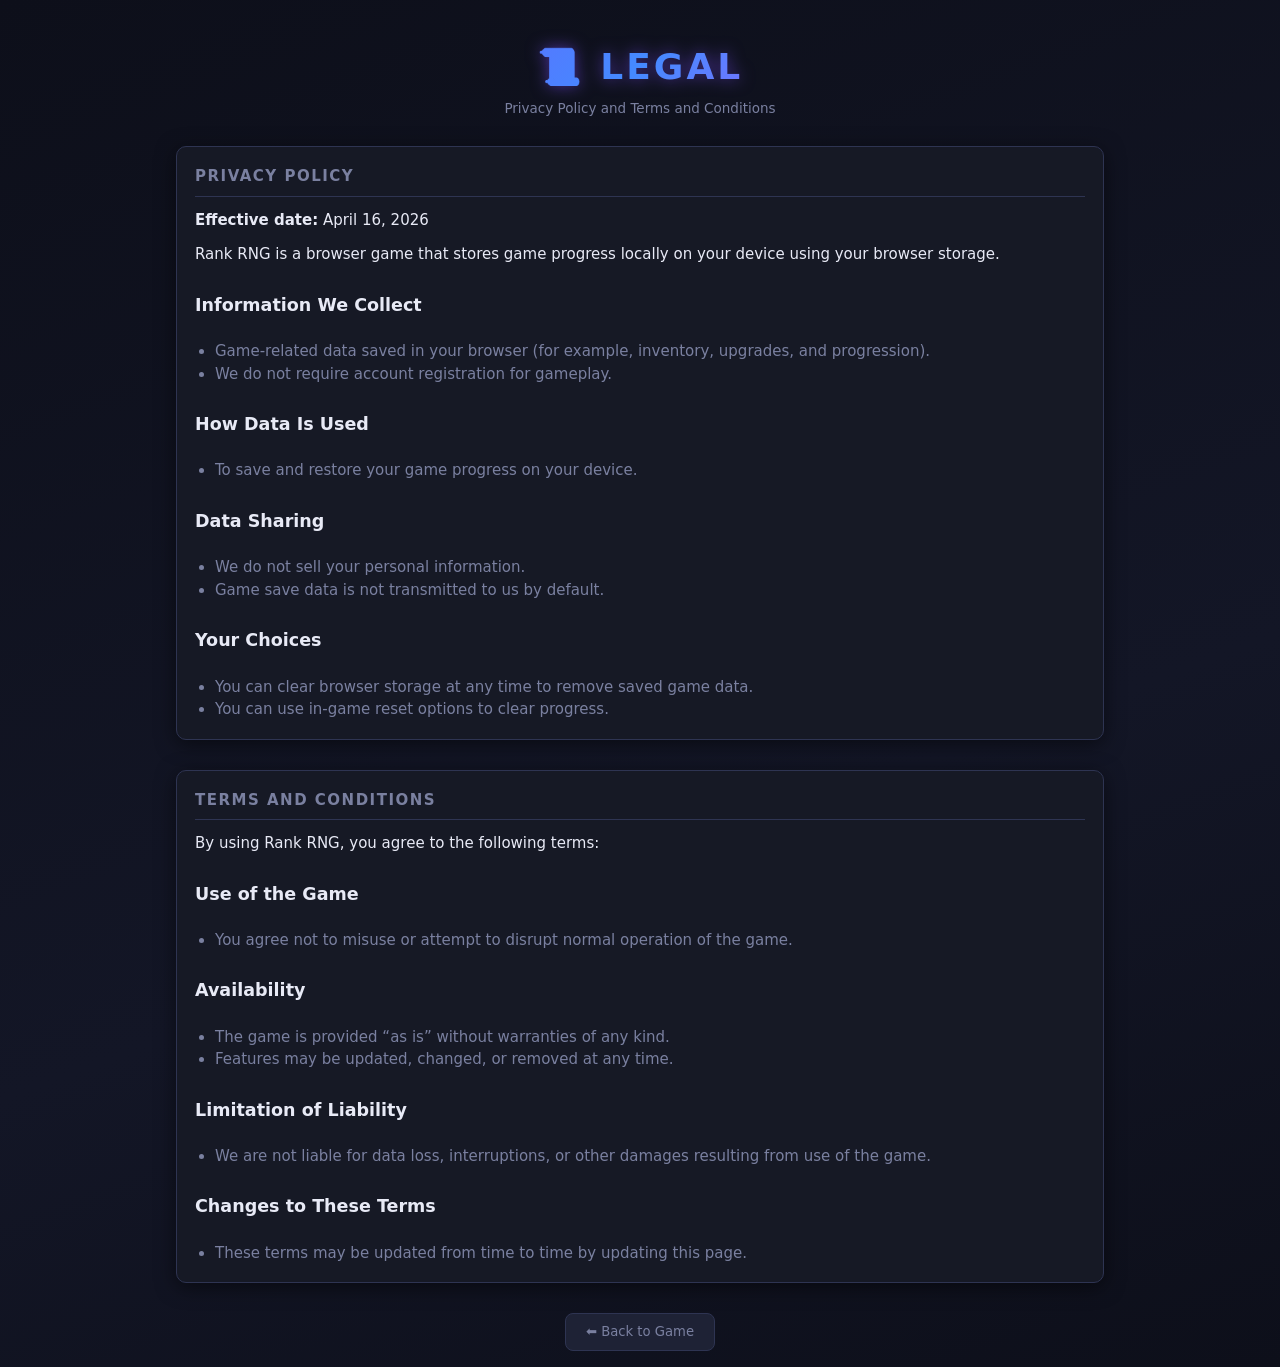
==== commit 124bc73f: "Remove requested personal non-commercial line from legal section Agent-Logs-Url: https://github.com/" ====
--- a/legal.html
+++ b/legal.html
@@ -48,7 +48,6 @@
 
       <h3>Use of the Game</h3>
       <ul>
-        <li>The game is provided for personal, non-commercial entertainment use.</li>
         <li>You agree not to misuse or attempt to disrupt normal operation of the game.</li>
       </ul>
 
